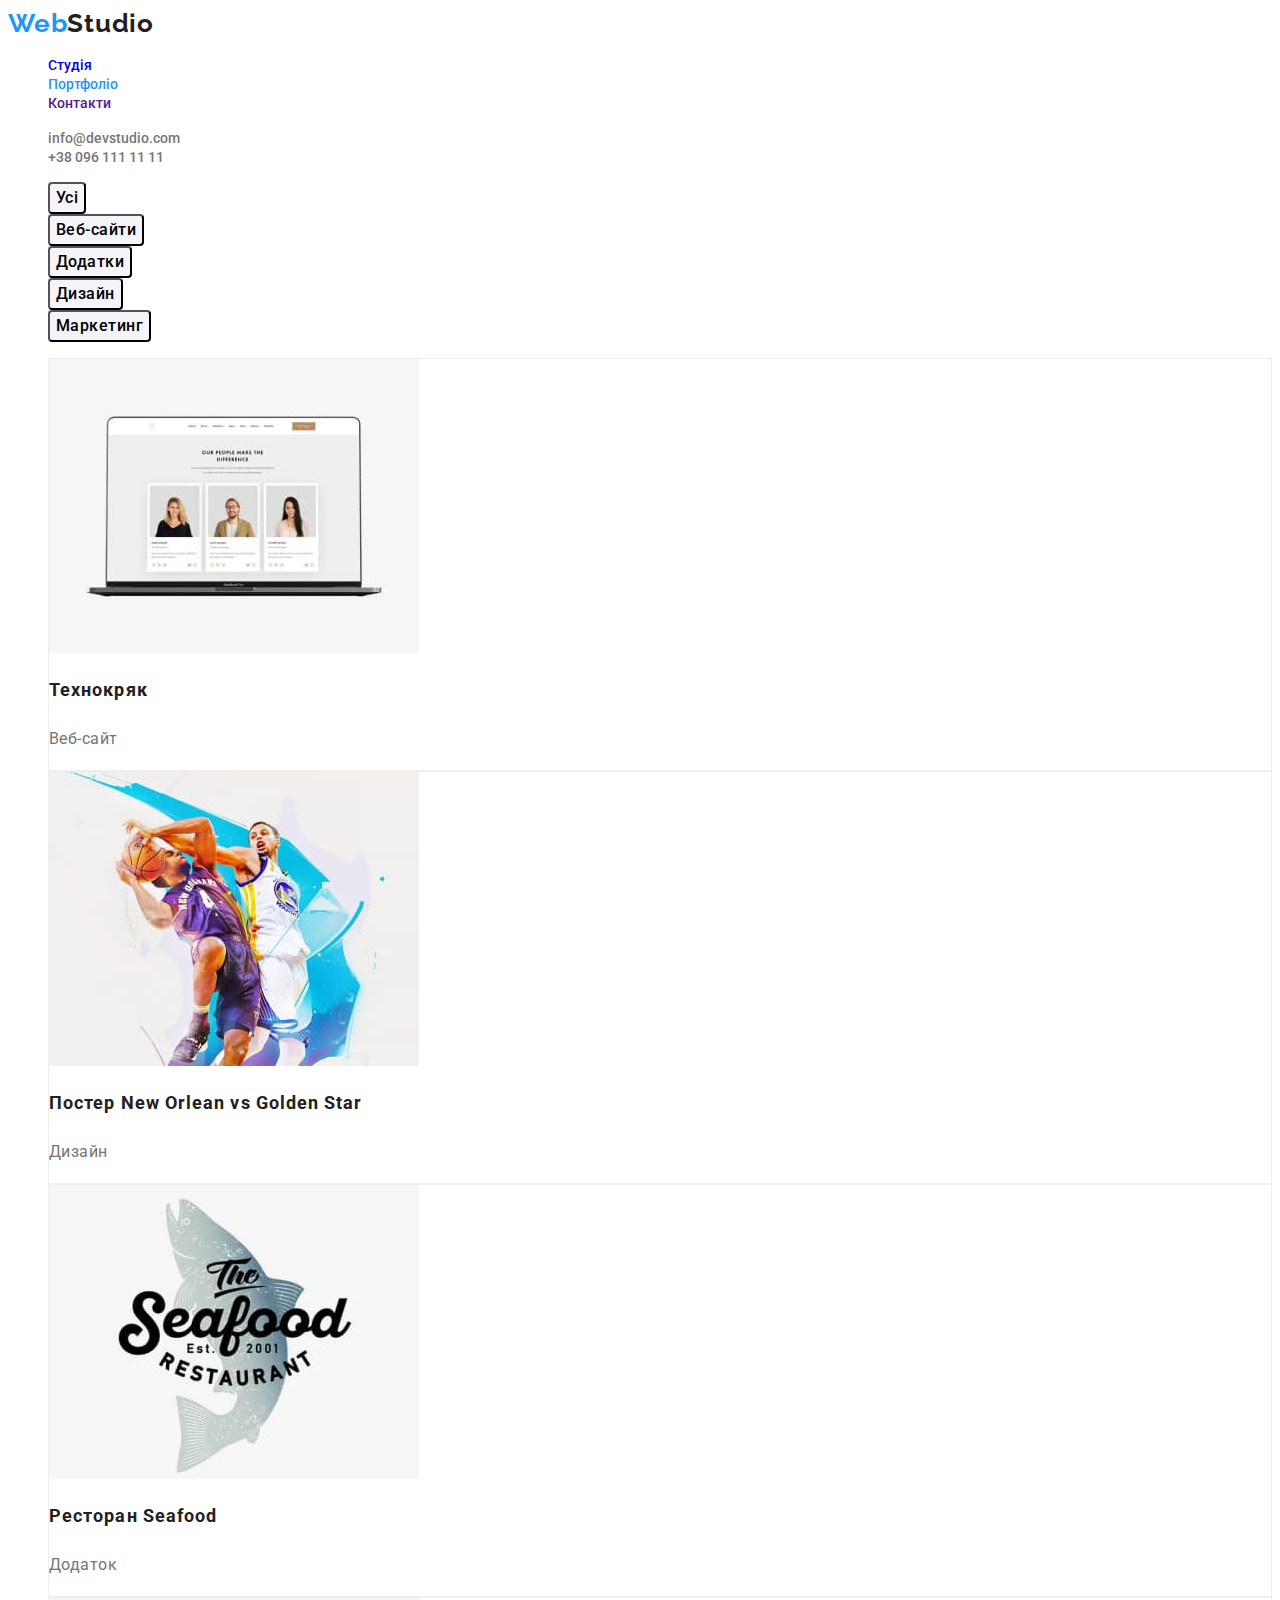
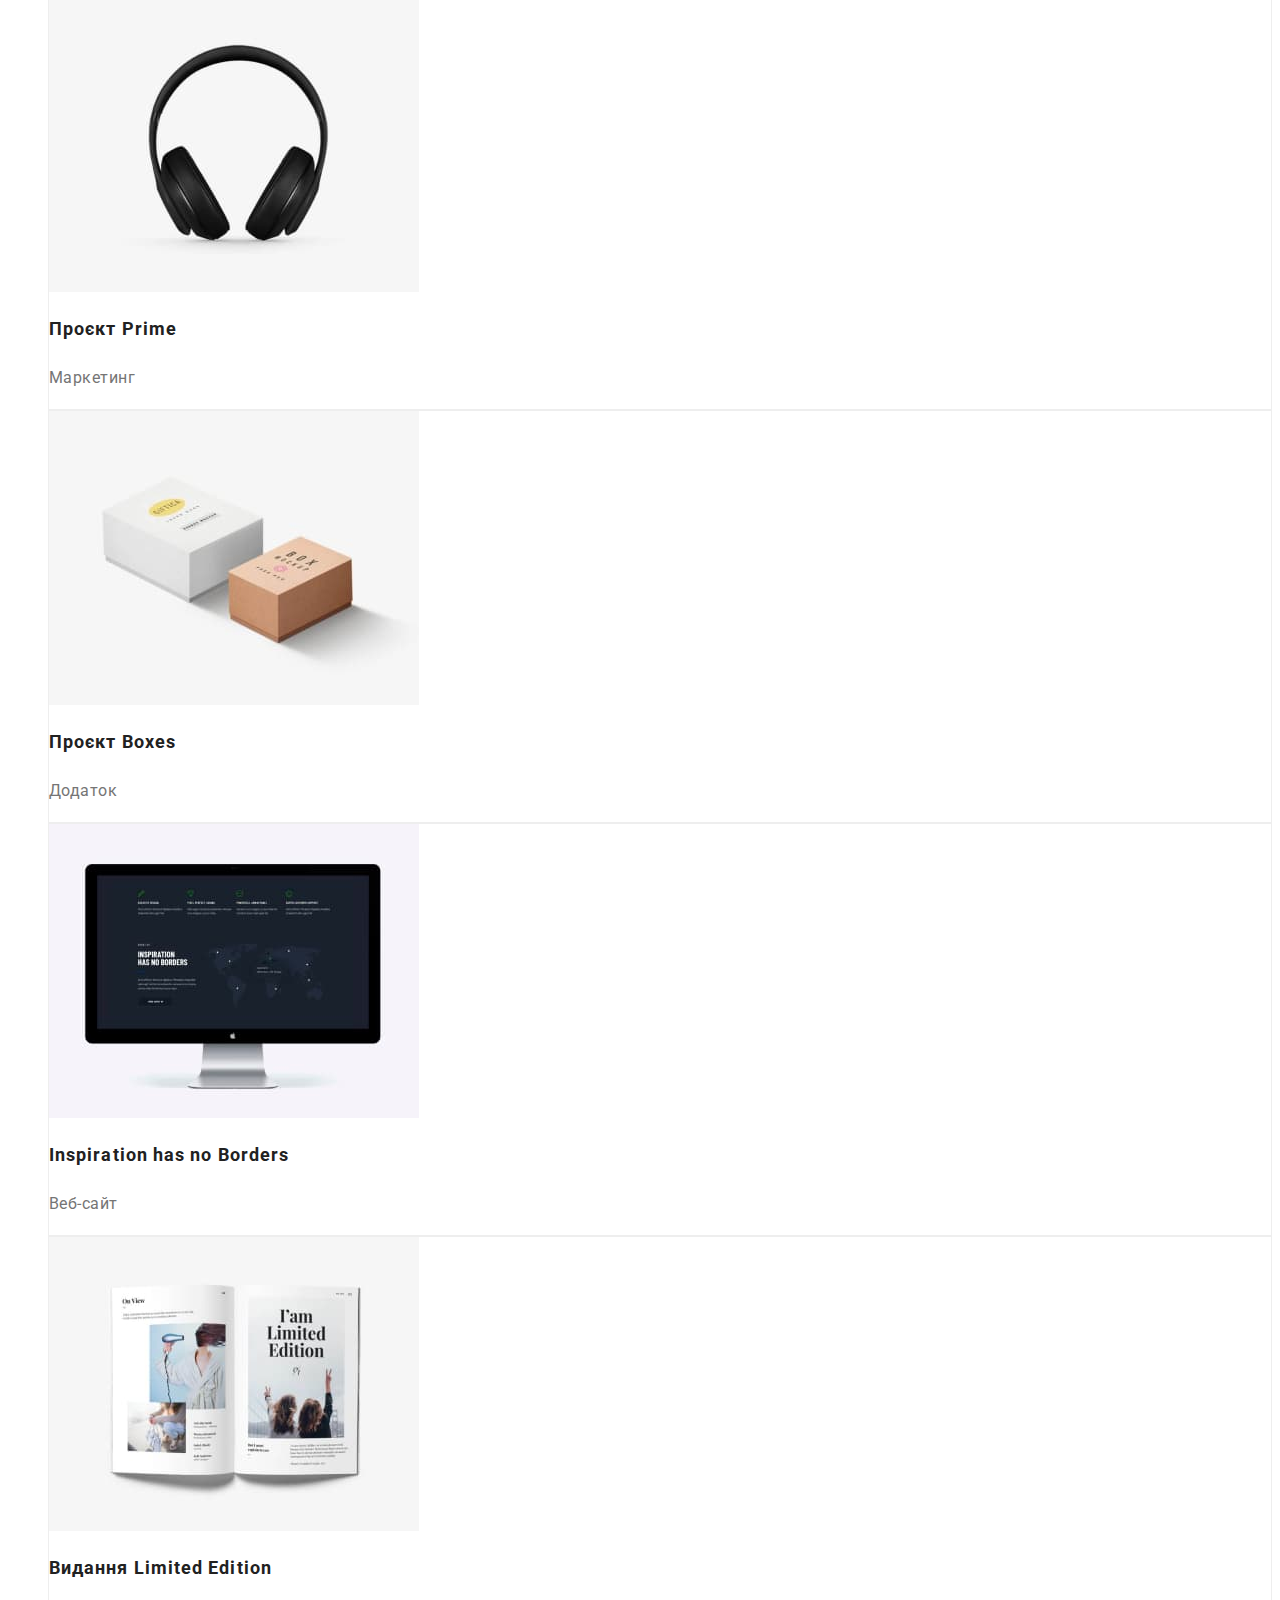
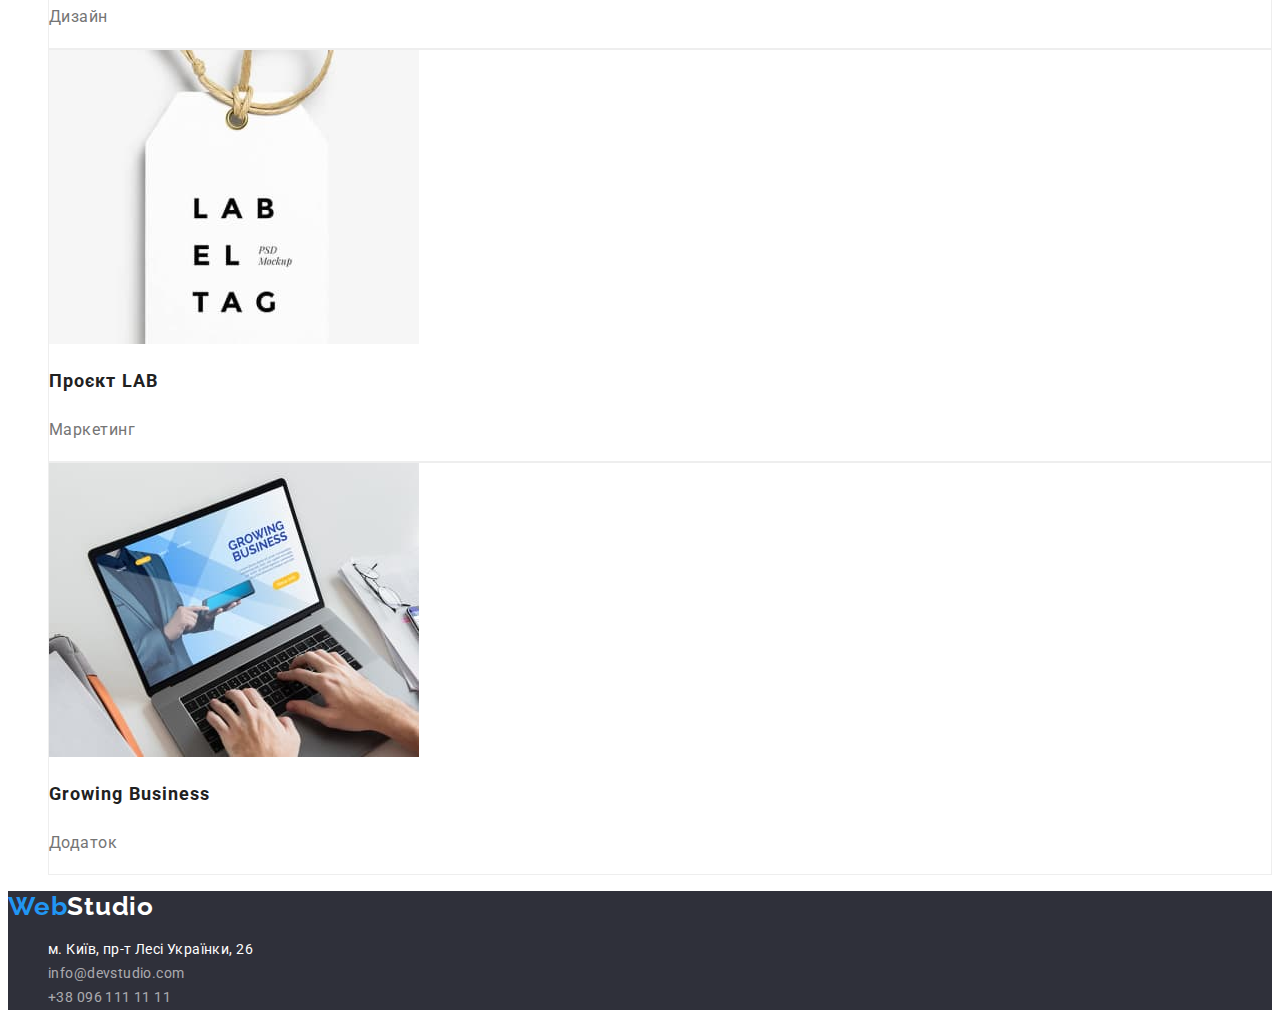
==== portfolio.html @ 3e216400 "Створено репозиторій 3 д/з. Зміненно назви класів" ====
<!DOCTYPE html>
<html lang="uk">
  <head>
    <meta charset="UTF-8" />
    <meta http-equiv="X-UA-Compatible" content="IE=edge" />
    <meta name="viewport" content="width=device-width, initial-scale=1.0" />
    <title>Portfolio</title>
    <!-- Завантаження таблиці стилів -->
    <link rel="stylesheet" href="./css/styles.css" />
    <!-- Завантаження шрифтів -->
    <link rel="preconnect" href="https://fonts.googleapis.com" />
    <link rel="preconnect" href="https://fonts.gstatic.com" crossorigin />
    <link
      href="https://fonts.googleapis.com/css2?family=Raleway:wght@700&family=Roboto:wght@400;500;700;900&display=swap"
      rel="stylesheet"
    />
  </head>
  <body>
    <header class="header">
      <nav class="nav">
        <a href="./index.html" class="logo">Web<span class="logo-header">Studio</span></a>
        <ul class="nav-list">
          <li class="nav-item">
            <a href="./index.html" class="nav-link">Студія</a>
          </li>
          <li class="nav-item">
            <a href="./portfolio.html" class="nav-link current">Портфоліо</a>
          </li>
          <li class="nav-item"><a href="" class="nav-link">Контакти</a></li>
        </ul>
      </nav>

      <ul class="contact-list">
        <li class="contact-item">
          <a href="mailto:info@devstudio.com" class="contact-link">info@devstudio.com</a>
        </li>
        <li class="contact-item">
          <a href="tel:+380961111111" class="contact-link">+38 096 111 11 11</a>
        </li>
      </ul>
    </header>

    <main>
      <section class="projects">
        <h1 class="project-caption visually-hidden">Приклади робіт нашої студії</h1>
        <!-- фільтер -->
        <ul class="filter-list">
          <li class="filter-item"><button type="button" class="filter-btn">Усі</button></li>
          <li class="filter-item"><button type="button" class="filter-btn">Веб-сайти</button></li>
          <li class="filter-item"><button type="button" class="filter-btn">Додатки</button></li>
          <li class="filter-item"><button type="button" class="filter-btn">Дизайн</button></li>
          <li class="filter-item"><button type="button" class="filter-btn">Маркетинг</button></li>
        </ul>
        <!-- Список проектів -->
        <ul class="projects-list">
          <li class="projects-item">
            <img
              class="projects-img"
              src="./images/portfolio/img1.jpg"
              alt="Технокряк, веб-сайт"
              width="370"
              height="294"
            />
            <h2 class="projects-title">Технокряк</h2>
            <p class="projects-subtitle">Веб-сайт</p>
          </li>
          <li class="projects-item">
            <img
              class="projects-img"
              src="./images/portfolio/img2.jpg"
              alt="Постер New Orlean vs Golden Star, дизайн"
              width="370"
              height="294"
            />
            <h2 class="projects-title">Постер New Orlean vs Golden Star</h2>
            <p class="projects-subtitle">Дизайн</p>
          </li>
          <li class="projects-item">
            <img
              class="projects-img"
              src="./images/portfolio/img3.jpg"
              alt="Ресторан Seafood, додаток"
              width="370"
              height="294"
            />
            <h2 class="projects-title">Ресторан Seafood</h2>
            <p class="projects-subtitle">Додаток</p>
          </li>
          <li class="projects-item">
            <img
              class="projects-img"
              src="./images/portfolio/img4.jpg"
              alt="Проєкт Prime, маркетинг"
              width="370"
              height="294"
            />
            <h2 class="projects-title">Проєкт Prime</h2>
            <p class="projects-subtitle">Маркетинг</p>
          </li>
          <li class="projects-item">
            <img
              class="projects-img"
              src="./images/portfolio/img5.jpg"
              alt="Проєкт Boxes, додаток"
              width="370"
              height="294"
            />
            <h2 class="projects-title">Проєкт Boxes</h2>
            <p class="projects-subtitle">Додаток</p>
          </li>
          <li class="projects-item">
            <img
              class="projects-img"
              src="./images/portfolio/img6.jpg"
              alt="Inspiration has no Borders, веб-сайт"
              width="370"
              height="294"
            />
            <h2 class="projects-title">Inspiration has no Borders</h2>
            <p class="projects-subtitle">Веб-сайт</p>
          </li>
          <li class="projects-item">
            <img
              class="projects-img"
              src="./images/portfolio/img7.jpg"
              alt="Видання Limited Edition, дизайн"
              width="370"
              height="294"
            />
            <h2 class="projects-title">Видання Limited Edition</h2>
            <p class="projects-subtitle">Дизайн</p>
          </li>
          <li class="projects-item">
            <img
              class="projects-img"
              src="./images/portfolio/img8.jpg"
              alt="Проєкт LAB, маркетинг"
              width="370"
              height="294"
            />
            <h2 class="projects-title">Проєкт LAB</h2>
            <p class="projects-subtitle">Маркетинг</p>
          </li>
          <li class="projects-item">
            <img
              class="projects-img"
              src="./images/portfolio/img9.jpg"
              alt="Growing Business, додаток"
              width="370"
              height="294"
            />
            <h2 class="projects-title">Growing Business</h2>
            <p class="projects-subtitle">Додаток</p>
          </li>
        </ul>
      </section>
    </main>

    <footer class="footer">
      <a href="./index.html" class="logo">Web<span class="logo-footer">Studio</span></a>
      <address class="address">
        <ul class="address-list">
          <li class="address-item">
            <a
              class="address-link map"
              href="https://goo.gl/maps/CPtrU1FHBa2aNyZL9"
              target="_blank"
              rel="noopener noreferrer nofollow"
              >м. Київ, пр-т Лесі Українки, 26</a
            >
          </li>
          <li class="address-item">
            <a href="mailto:info@devstudio.com" class="address-link">info@devstudio.com</a>
          </li>
          <li class="address-item">
            <a href="tel:+380961111111" class="address-link">+38 096 111 11 11</a>
          </li>
        </ul>
      </address>
    </footer>
  </body>
</html>
---- css/styles.css ----
:root {
   --logo-color: #2196f3;
   --logo-second-color: #212121;
   --logo-third-color: #ffffff;

   --main-color: #212121;
   --main-second-color: #757575;
   --main-third-color: #ffffff;
   --link-footer-color: rgba(255, 255, 255, 0.6);

   --base-background: #ffffff;
   --hero-background: #2f303a;
   --team-background: #f5f4fa;
   --footer-background: #2f303a;

   --button-hero-background: #2196f3;
   --button-background: #f5f4fa;

   --action-color: #2196f3;
   --action-second-color: #ffffff;
   --action-button-background: #2196f3;
   --action-button-second-background: #188ce8;

   --border-color: #eeeeee;

   /* ========= Приклад від ментора ==================== */
   /* --main-dark-color: #212121;
   --main-light-color: #ffffff;
   --main-text-color: #757575;
   --accent-color: #2196f3;
   --accent-secondary-color: ; */
}
ul {
   list-style: none;
}

body {
   font-family: "Roboto", sans-serif;
   color: var(--main-color);
   background-color: var(--base-background);
}

/* Секція "header" */
.logo {
   font-family: "Raleway", sans-serif;
   font-weight: 700;
   font-size: 26px;
   line-height: 1.19;
   letter-spacing: 0.03em;
   text-decoration: none;
   color: var(--logo-color);
}
.logo .logo-header {
   color: var(--logo-second-color);
}
.nav-link,
.contact-link {
   font-weight: 500;
   font-size: 14px;
   line-height: 1.14;
   text-decoration: none;
}
.contact-link {
   color: var(--main-second-color);
   text-decoration: none;
}
.nav-link:hover,
.nav-link:focus,
.contact-link:hover,
.contact-link:focus {
   color: var(--action-color);
}
.current {
   color: var(--action-color);
}

/* Секція "hero" */
.hero {
   background-color: var(--hero-background);
}
.hero-caption {
   font-weight: 900;
   font-size: 44px;
   line-height: 1.36;
   text-align: center;
   letter-spacing: 0.06em;
   text-transform: uppercase;
   color: var(--main-third-color);
}
.hero-btn {
   font-family: inherit;
   font-weight: 700;
   font-size: 16px;
   line-height: 1.88;
   text-align: center;
   letter-spacing: 0.06em;
   color: var(--main-third-color);
   cursor: pointer;

   background: var(--button-hero-background);
   box-shadow: 0px 4px 4px rgba(0, 0, 0, 0.15);
   border-radius: 4px;
}
.hero-btn:hover,
.hero-btn:focus {
   background: var(--action-button-second-background);
   box-shadow: 0px 4px 4px rgba(0, 0, 0, 0.15);
   border-radius: 4px;
}

/* Секція "feature", Особливості */
/* .visually-hidden прибирає заголовок h2 - "Особливості" */
.visually-hidden {
   position: absolute;
   white-space: nowrap;
   width: 1px;
   height: 1px;
   overflow: hidden;
   border: 0;
   padding: 0;
   clip: rect(0 0 0 0);
   clip-path: inset(50%);
   margin: -1px;
}

.features-title {
   font-weight: 700;
   font-size: 14px;
   line-height: 1.14;
   letter-spacing: 0.03em;
   text-transform: uppercase;
}
.features-subtitle {
   font-weight: 400;
   font-size: 14px;
   line-height: 1.71;
   letter-spacing: 0.03em;
   color: var(--main-second-color);
}

/* Секція "product. Чим ми займаємося*/
.product-caption {
   font-weight: 700;
   font-size: 36px;
   line-height: 1.17;
   text-align: center;
   letter-spacing: 0.03em;
}

/* Секція "team", Наша команда */
.team {
   background-color: var(--team-background);
}
.team-caption {
   font-weight: 700;
   font-size: 36px;
   line-height: 1.17;
   text-align: center;
   letter-spacing: 0.03em;
}
.team-item {
   background-color: var(--base-background);
}
.team-title,
.team-subtitle {
   font-weight: 500;
   font-size: 16px;
   line-height: 1.88;
   text-align: center;
   letter-spacing: 0.03em;
}
.team-subtitle {
   font-weight: 400;
   color: var(--main-second-color);
}

/* Секція "footer" */
.footer {
   background-color: var(--footer-background);
}
.logo .logo-footer {
   color: var(--logo-third-color);
}
.address-link {
   font-style: normal;
   font-weight: 400;
   font-size: 14px;
   line-height: 1.71;
   letter-spacing: 0.03em;
   color: var(--link-footer-color);
   text-decoration: none;
}
.address-link.map {
   color: var(--main-third-color);
}
.address-link:hover,
.address-link:focus {
   color: var(--action-color);
}

/* ----------------   Сторінка " Портфоліо (2-га сторінка)   ----------- "  */
/* фільтер */
.filter-btn {
   font-family: inherit;
   font-weight: 500;
   font-size: 16px;
   line-height: 1.63;
   text-align: center;
   letter-spacing: 0.03em;
   cursor: pointer;

   background-color: var(--button-background);
   border-radius: 4px;
}
.filter-btn:hover,
.filter-btn:focus {
   color: var(--action-second-color);
   background-color: var(--action-button-background);
   box-shadow: 0px 3px 1px rgba(0, 0, 0, 0.1), 0px 1px 2px rgba(0, 0, 0, 0.08), 0px 2px 2px rgba(0, 0, 0, 0.12);
   border-radius: 4px;
}
/* Список проектів */
.projects-item {
   background: var();
   border: 1px solid var(--border-color);
}
.projects-title {
   font-weight: 700;
   font-size: 18px;
   line-height: 2;
   letter-spacing: 0.06em;
}
.projects-subtitle {
   font-weight: 400;
   font-size: 16px;
   line-height: 1.88;
   letter-spacing: 0.03em;
   color: var(--main-second-color);
}
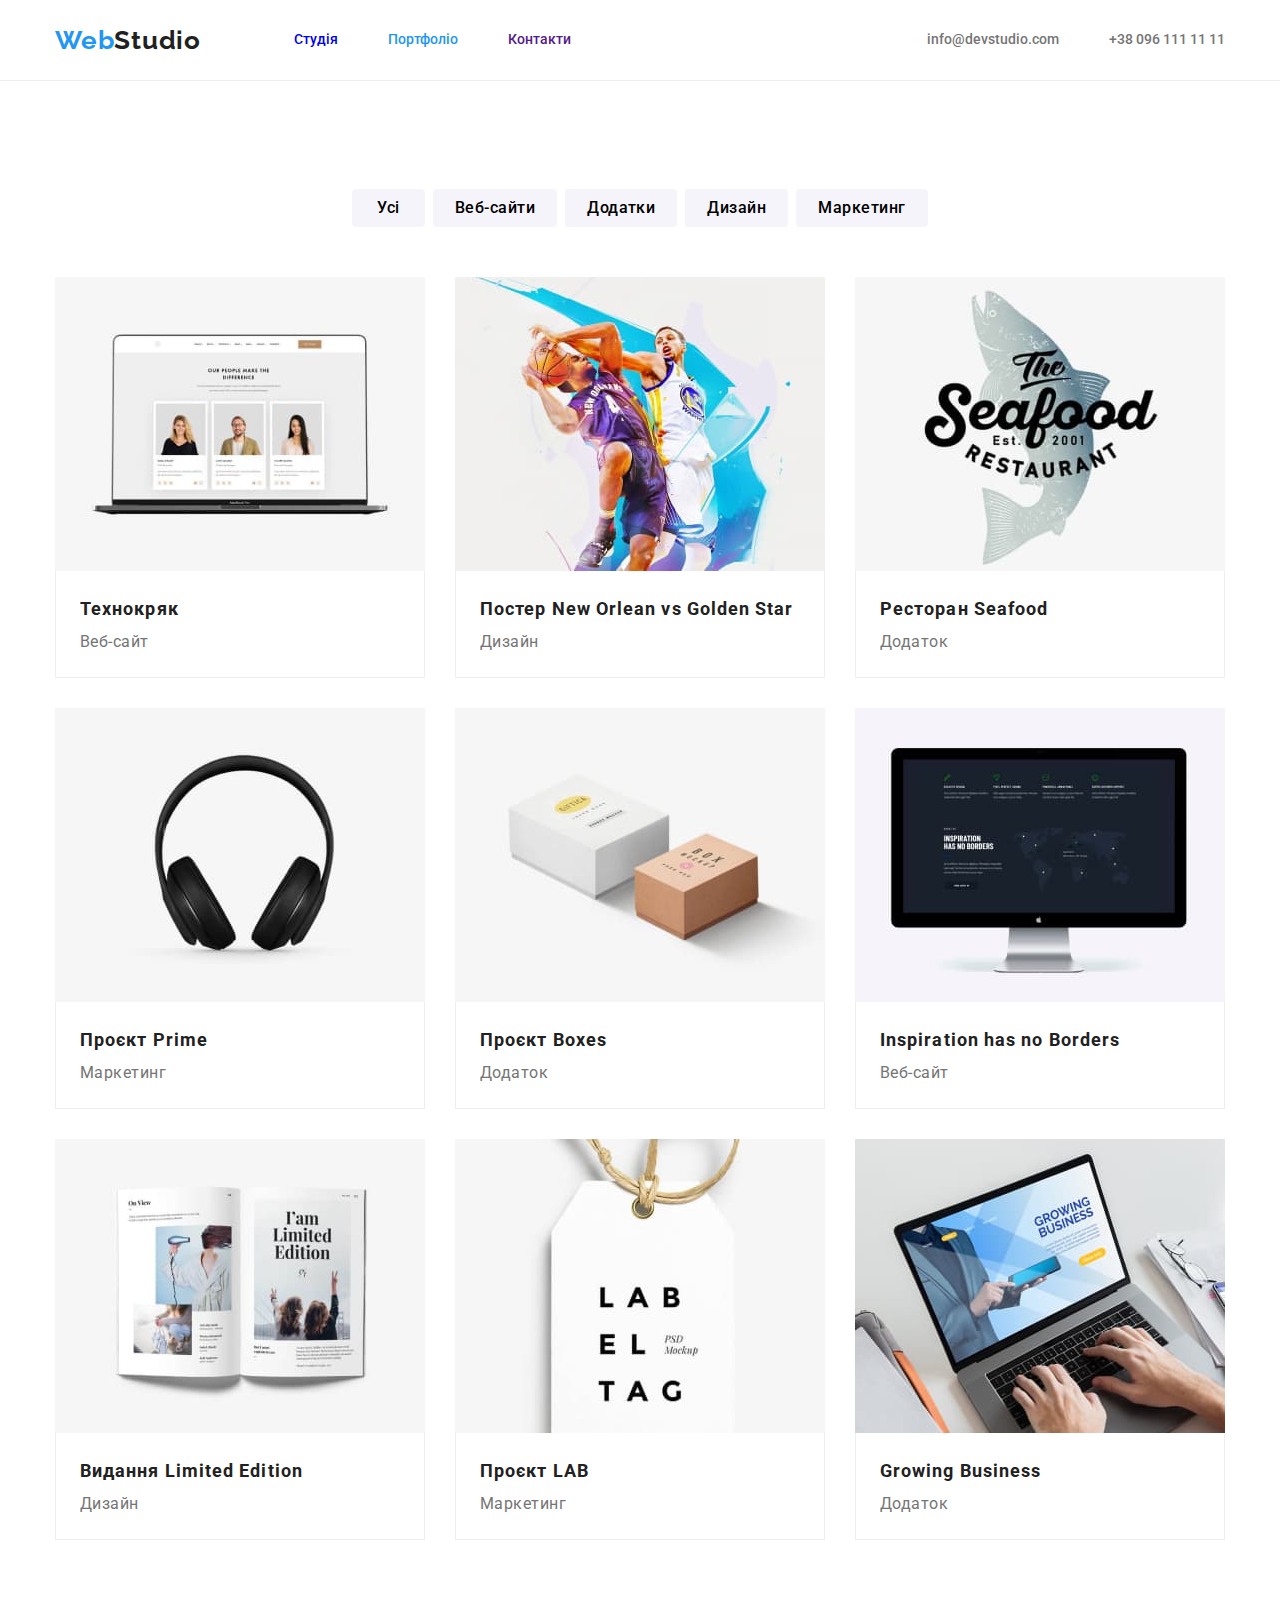
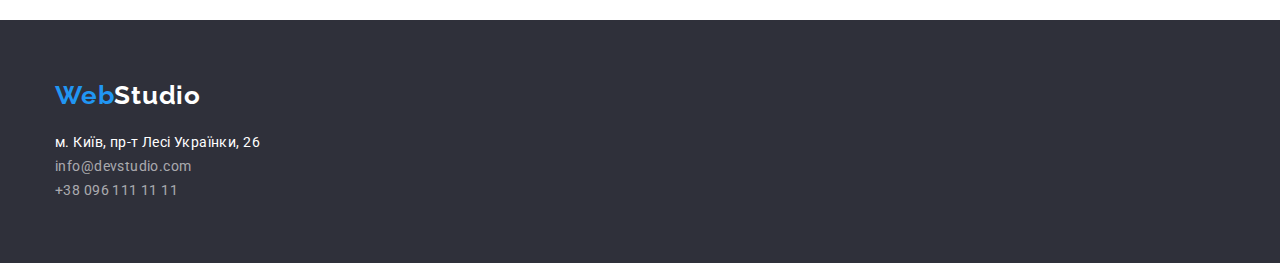
==== commit 914e2c0e: "Флекси доробив" ====
--- a/portfolio.html
+++ b/portfolio.html
@@ -5,8 +5,6 @@
     <meta http-equiv="X-UA-Compatible" content="IE=edge" />
     <meta name="viewport" content="width=device-width, initial-scale=1.0" />
     <title>Portfolio</title>
-    <!-- Завантаження таблиці стилів -->
-    <link rel="stylesheet" href="./css/styles.css" />
     <!-- Завантаження шрифтів -->
     <link rel="preconnect" href="https://fonts.googleapis.com" />
     <link rel="preconnect" href="https://fonts.gstatic.com" crossorigin />
@@ -14,169 +12,202 @@
       href="https://fonts.googleapis.com/css2?family=Raleway:wght@700&family=Roboto:wght@400;500;700;900&display=swap"
       rel="stylesheet"
     />
+    <!-- нормализація стилів для роботи сторінок сайту на різних браузерах -->
+    <link
+      rel="stylesheet"
+      href="https://cdnjs.cloudflare.com/ajax/libs/modern-normalize/1.1.0/modern-normalize.min.css"
+    />
+    <!-- Завантаження таблиці стилів -->
+    <link rel="stylesheet" href="./css/styles.css" />
   </head>
   <body>
-    <header class="header">
-      <nav class="nav">
-        <a href="./index.html" class="logo">Web<span class="logo-header">Studio</span></a>
-        <ul class="nav-list">
-          <li class="nav-item">
-            <a href="./index.html" class="nav-link">Студія</a>
+    <header class="header header-portfolio">
+      <div class="container container-flex">
+        <nav class="nav">
+          <a href="./index.html" class="logo">Web<span class="logo-header">Studio</span></a>
+          <ul class="nav-list">
+            <li class="nav-item">
+              <a href="./index.html" class="nav-link">Студія</a>
+            </li>
+            <li class="nav-item">
+              <a href="./portfolio.html" class="nav-link current">Портфоліо</a>
+            </li>
+            <li class="nav-item"><a href="" class="nav-link">Контакти</a></li>
+          </ul>
+        </nav>
+
+        <ul class="contact-list">
+          <li class="contact-item">
+            <a href="mailto:info@devstudio.com" class="contact-link">info@devstudio.com</a>
           </li>
-          <li class="nav-item">
-            <a href="./portfolio.html" class="nav-link current">Портфоліо</a>
+          <li class="contact-item">
+            <a href="tel:+380961111111" class="contact-link">+38 096 111 11 11</a>
           </li>
-          <li class="nav-item"><a href="" class="nav-link">Контакти</a></li>
         </ul>
-      </nav>
-
-      <ul class="contact-list">
-        <li class="contact-item">
-          <a href="mailto:info@devstudio.com" class="contact-link">info@devstudio.com</a>
-        </li>
-        <li class="contact-item">
-          <a href="tel:+380961111111" class="contact-link">+38 096 111 11 11</a>
-        </li>
-      </ul>
+      </div>
     </header>
 
     <main>
       <section class="projects">
-        <h1 class="project-caption visually-hidden">Приклади робіт нашої студії</h1>
-        <!-- фільтер -->
-        <ul class="filter-list">
-          <li class="filter-item"><button type="button" class="filter-btn">Усі</button></li>
-          <li class="filter-item"><button type="button" class="filter-btn">Веб-сайти</button></li>
-          <li class="filter-item"><button type="button" class="filter-btn">Додатки</button></li>
-          <li class="filter-item"><button type="button" class="filter-btn">Дизайн</button></li>
-          <li class="filter-item"><button type="button" class="filter-btn">Маркетинг</button></li>
-        </ul>
-        <!-- Список проектів -->
-        <ul class="projects-list">
-          <li class="projects-item">
-            <img
-              class="projects-img"
-              src="./images/portfolio/img1.jpg"
-              alt="Технокряк, веб-сайт"
-              width="370"
-              height="294"
-            />
-            <h2 class="projects-title">Технокряк</h2>
-            <p class="projects-subtitle">Веб-сайт</p>
-          </li>
-          <li class="projects-item">
-            <img
-              class="projects-img"
-              src="./images/portfolio/img2.jpg"
-              alt="Постер New Orlean vs Golden Star, дизайн"
-              width="370"
-              height="294"
-            />
-            <h2 class="projects-title">Постер New Orlean vs Golden Star</h2>
-            <p class="projects-subtitle">Дизайн</p>
-          </li>
-          <li class="projects-item">
-            <img
-              class="projects-img"
-              src="./images/portfolio/img3.jpg"
-              alt="Ресторан Seafood, додаток"
-              width="370"
-              height="294"
-            />
-            <h2 class="projects-title">Ресторан Seafood</h2>
-            <p class="projects-subtitle">Додаток</p>
-          </li>
-          <li class="projects-item">
-            <img
-              class="projects-img"
-              src="./images/portfolio/img4.jpg"
-              alt="Проєкт Prime, маркетинг"
-              width="370"
-              height="294"
-            />
-            <h2 class="projects-title">Проєкт Prime</h2>
-            <p class="projects-subtitle">Маркетинг</p>
-          </li>
-          <li class="projects-item">
-            <img
-              class="projects-img"
-              src="./images/portfolio/img5.jpg"
-              alt="Проєкт Boxes, додаток"
-              width="370"
-              height="294"
-            />
-            <h2 class="projects-title">Проєкт Boxes</h2>
-            <p class="projects-subtitle">Додаток</p>
-          </li>
-          <li class="projects-item">
-            <img
-              class="projects-img"
-              src="./images/portfolio/img6.jpg"
-              alt="Inspiration has no Borders, веб-сайт"
-              width="370"
-              height="294"
-            />
-            <h2 class="projects-title">Inspiration has no Borders</h2>
-            <p class="projects-subtitle">Веб-сайт</p>
-          </li>
-          <li class="projects-item">
-            <img
-              class="projects-img"
-              src="./images/portfolio/img7.jpg"
-              alt="Видання Limited Edition, дизайн"
-              width="370"
-              height="294"
-            />
-            <h2 class="projects-title">Видання Limited Edition</h2>
-            <p class="projects-subtitle">Дизайн</p>
-          </li>
-          <li class="projects-item">
-            <img
-              class="projects-img"
-              src="./images/portfolio/img8.jpg"
-              alt="Проєкт LAB, маркетинг"
-              width="370"
-              height="294"
-            />
-            <h2 class="projects-title">Проєкт LAB</h2>
-            <p class="projects-subtitle">Маркетинг</p>
-          </li>
-          <li class="projects-item">
-            <img
-              class="projects-img"
-              src="./images/portfolio/img9.jpg"
-              alt="Growing Business, додаток"
-              width="370"
-              height="294"
-            />
-            <h2 class="projects-title">Growing Business</h2>
-            <p class="projects-subtitle">Додаток</p>
-          </li>
-        </ul>
+        <div class="container">
+          <h1 class="project-caption visually-hidden">Приклади робіт нашої студії</h1>
+          <!-- фільтер -->
+          <ul class="filter-list">
+            <li class="filter-item"><button type="button" class="filter-btn first">Усі</button></li>
+            <li class="filter-item"><button type="button" class="filter-btn">Веб-сайти</button></li>
+            <li class="filter-item"><button type="button" class="filter-btn">Додатки</button></li>
+            <li class="filter-item"><button type="button" class="filter-btn">Дизайн</button></li>
+            <li class="filter-item"><button type="button" class="filter-btn">Маркетинг</button></li>
+          </ul>
+          <!-- Список проектів -->
+          <ul class="projects-list">
+            <li class="projects-item">
+              <img
+                class="projects-img"
+                src="./images/portfolio/img1.jpg"
+                alt="Технокряк, веб-сайт"
+                width="370"
+                height="294"
+              />
+              <div class="projects-title-subtitle">
+                <h2 class="projects-title">Технокряк</h2>
+                <p class="projects-subtitle">Веб-сайт</p>
+              </div>
+            </li>
+            <li class="projects-item">
+              <img
+                class="projects-img"
+                src="./images/portfolio/img2.jpg"
+                alt="Постер New Orlean vs Golden Star, дизайн"
+                width="370"
+                height="294"
+              />
+              <div class="projects-title-subtitle">
+                <h2 class="projects-title">Постер New Orlean vs Golden Star</h2>
+                <p class="projects-subtitle">Дизайн</p>
+              </div>
+            </li>
+            <li class="projects-item">
+              <img
+                class="projects-img"
+                src="./images/portfolio/img3.jpg"
+                alt="Ресторан Seafood, додаток"
+                width="370"
+                height="294"
+              />
+              <div class="projects-title-subtitle">
+                <h2 class="projects-title">Ресторан Seafood</h2>
+                <p class="projects-subtitle">Додаток</p>
+              </div>
+            </li>
+            <li class="projects-item">
+              <img
+                class="projects-img"
+                src="./images/portfolio/img4.jpg"
+                alt="Проєкт Prime, маркетинг"
+                width="370"
+                height="294"
+              />
+              <div class="projects-title-subtitle">
+                <h2 class="projects-title">Проєкт Prime</h2>
+                <p class="projects-subtitle">Маркетинг</p>
+              </div>
+            </li>
+            <li class="projects-item">
+              <img
+                class="projects-img"
+                src="./images/portfolio/img5.jpg"
+                alt="Проєкт Boxes, додаток"
+                width="370"
+                height="294"
+              />
+              <div class="projects-title-subtitle">
+                <h2 class="projects-title">Проєкт Boxes</h2>
+                <p class="projects-subtitle">Додаток</p>
+              </div>
+            </li>
+            <li class="projects-item">
+              <img
+                class="projects-img"
+                src="./images/portfolio/img6.jpg"
+                alt="Inspiration has no Borders, веб-сайт"
+                width="370"
+                height="294"
+              />
+              <div class="projects-title-subtitle">
+                <h2 class="projects-title">Inspiration has no Borders</h2>
+                <p class="projects-subtitle">Веб-сайт</p>
+              </div>
+            </li>
+            <li class="projects-item">
+              <img
+                class="projects-img"
+                src="./images/portfolio/img7.jpg"
+                alt="Видання Limited Edition, дизайн"
+                width="370"
+                height="294"
+              />
+              <div class="projects-title-subtitle">
+                <h2 class="projects-title">Видання Limited Edition</h2>
+                <p class="projects-subtitle">Дизайн</p>
+              </div>
+            </li>
+            <li class="projects-item">
+              <img
+                class="projects-img"
+                src="./images/portfolio/img8.jpg"
+                alt="Проєкт LAB, маркетинг"
+                width="370"
+                height="294"
+              />
+              <div class="projects-title-subtitle">
+                <h2 class="projects-title">Проєкт LAB</h2>
+                <p class="projects-subtitle">Маркетинг</p>
+              </div>
+            </li>
+            <li class="projects-item">
+              <img
+                class="projects-img"
+                src="./images/portfolio/img9.jpg"
+                alt="Growing Business, додаток"
+                width="370"
+                height="294"
+              />
+              <div class="projects-title-subtitle">
+                <h2 class="projects-title">Growing Business</h2>
+                <p class="projects-subtitle">Додаток</p>
+              </div>
+            </li>
+          </ul>
+        </div>
       </section>
     </main>
 
     <footer class="footer">
-      <a href="./index.html" class="logo">Web<span class="logo-footer">Studio</span></a>
-      <address class="address">
-        <ul class="address-list">
-          <li class="address-item">
-            <a
-              class="address-link map"
-              href="https://goo.gl/maps/CPtrU1FHBa2aNyZL9"
-              target="_blank"
-              rel="noopener noreferrer nofollow"
-              >м. Київ, пр-т Лесі Українки, 26</a
-            >
-          </li>
-          <li class="address-item">
-            <a href="mailto:info@devstudio.com" class="address-link">info@devstudio.com</a>
-          </li>
-          <li class="address-item">
-            <a href="tel:+380961111111" class="address-link">+38 096 111 11 11</a>
-          </li>
-        </ul>
-      </address>
+      <div class="container">
+        <a href="./index.html" class="logo logo-bottom"
+          >Web<span class="logo-footer">Studio</span></a
+        >
+        <address class="address">
+          <ul class="address-list">
+            <li class="address-item">
+              <a
+                class="address-link map"
+                href="https://goo.gl/maps/CPtrU1FHBa2aNyZL9"
+                target="_blank"
+                rel="noopener noreferrer nofollow"
+                >м. Київ, пр-т Лесі Українки, 26</a
+              >
+            </li>
+            <li class="address-item">
+              <a href="mailto:info@devstudio.com" class="address-link">info@devstudio.com</a>
+            </li>
+            <li class="address-item">
+              <a href="tel:+380961111111" class="address-link">+38 096 111 11 11</a>
+            </li>
+          </ul>
+        </address>
+      </div>
     </footer>
   </body>
 </html>
--- a/css/styles.css
+++ b/css/styles.css
@@ -22,16 +22,6 @@
    --action-button-second-background: #188ce8;
 
    --border-color: #eeeeee;
-
-   /* ========= Приклад від ментора ==================== */
-   /* --main-dark-color: #212121;
-   --main-light-color: #ffffff;
-   --main-text-color: #757575;
-   --accent-color: #2196f3;
-   --accent-secondary-color: ; */
-}
-ul {
-   list-style: none;
 }
 
 body {
@@ -40,8 +30,42 @@
    background-color: var(--base-background);
 }
 
+ul {
+   list-style: none;
+   padding: 0;
+   margin: 0;
+}
+
+h1,
+h2,
+h3,
+h4,
+h5,
+h6 {
+   margin: 0;
+}
+
+p {
+   margin: 0;
+}
+
+img {
+   display: block;
+   max-width: 100%;
+   height: auto;
+}
+
+.container {
+   width: 1200px;
+   margin: 0 auto;
+   padding: 0 15px;
+   /* outline: 1px solid tomato; */
+}
+
 /* Секція "header" */
 .logo {
+   margin-right: 93px;
+
    font-family: "Raleway", sans-serif;
    font-weight: 700;
    font-size: 26px;
@@ -55,6 +79,10 @@
 }
 .nav-link,
 .contact-link {
+   display: block;
+   padding-top: 32px;
+   padding-bottom: 32px;
+
    font-weight: 500;
    font-size: 14px;
    line-height: 1.14;
@@ -62,7 +90,6 @@
 }
 .contact-link {
    color: var(--main-second-color);
-   text-decoration: none;
 }
 .nav-link:hover,
 .nav-link:focus,
@@ -73,21 +100,45 @@
 .current {
    color: var(--action-color);
 }
+.container-flex {
+   display: flex;
+   align-items: center;
+}
+.nav {
+   display: flex;
+   align-items: center;
+}
+.nav-list {
+   display: flex;
+}
+.contact-list {
+   display: flex;
+   margin-left: auto;
+}
+.nav-item:not(:last-child),
+.contact-item:not(:last-child) {
+   margin-right: 50px;
+}
 
 /* Секція "hero" */
 .hero {
    background-color: var(--hero-background);
+   text-align: center;
+   padding: 200px 0px;
 }
 .hero-caption {
+   margin-bottom: 30px;
+
    font-weight: 900;
    font-size: 44px;
    line-height: 1.36;
-   text-align: center;
    letter-spacing: 0.06em;
    text-transform: uppercase;
    color: var(--main-third-color);
 }
 .hero-btn {
+   padding: 10px 32px;
+   border: none;
    font-family: inherit;
    font-weight: 700;
    font-size: 16px;
@@ -109,6 +160,7 @@
 }
 
 /* Секція "feature", Особливості */
+
 /* .visually-hidden прибирає заголовок h2 - "Особливості" */
 .visually-hidden {
    position: absolute;
@@ -122,7 +174,18 @@
    clip-path: inset(50%);
    margin: -1px;
 }
-
+.features {
+   padding: 94px 0px;
+}
+.features-list {
+   display: flex;
+}
+.features-item {
+   width: calc((100%-90px) / 4);
+}
+.features-item:not(:last-child) {
+   margin-right: 30px;
+}
 .features-title {
    font-weight: 700;
    font-size: 14px;
@@ -139,28 +202,50 @@
 }
 
 /* Секція "product. Чим ми займаємося*/
+.product {
+   padding-bottom: 94px;
+}
 .product-caption {
+   margin-bottom: 50px;
+
    font-weight: 700;
    font-size: 36px;
    line-height: 1.17;
    text-align: center;
    letter-spacing: 0.03em;
 }
-
+.product-list {
+   display: flex;
+}
+.product-item:not(:last-child) {
+   margin-right: 30px;
+}
 /* Секція "team", Наша команда */
 .team {
+   padding: 94px 0px;
+
    background-color: var(--team-background);
 }
 .team-caption {
+   margin-bottom: 50px;
+
    font-weight: 700;
    font-size: 36px;
    line-height: 1.17;
    text-align: center;
    letter-spacing: 0.03em;
 }
+.team-list {
+   display: flex;
+   justify-content: space-between;
+}
 .team-item {
    background-color: var(--base-background);
-}
+
+   box-shadow: 0px 1px 3px rgba(0, 0, 0, 0.12), 0px 1px 1px rgba(0, 0, 0, 0.14), 0px 2px 1px rgba(0, 0, 0, 0.2);
+   border-radius: 0px 0px 4px 4px;
+}
+
 .team-title,
 .team-subtitle {
    font-weight: 500;
@@ -169,6 +254,14 @@
    text-align: center;
    letter-spacing: 0.03em;
 }
+.team-img {
+}
+
+.team-title {
+}
+.team-title-subtitle {
+   padding: 30px 0px;
+}
 .team-subtitle {
    font-weight: 400;
    color: var(--main-second-color);
@@ -176,9 +269,15 @@
 
 /* Секція "footer" */
 .footer {
+   padding: 60px 0px;
+
    background-color: var(--footer-background);
 }
-.logo .logo-footer {
+.logo-bottom {
+   display: block;
+   margin-bottom: 20px;
+}
+.logo-footer {
    color: var(--logo-third-color);
 }
 .address-link {
@@ -199,8 +298,27 @@
 }
 
 /* ----------------   Сторінка " Портфоліо (2-га сторінка)   ----------- "  */
+.header-portfolio {
+   border-bottom: 1px solid #ececec;
+}
+
+.projects {
+   padding-top: 108px;
+   padding-bottom: 80px;
+}
 /* фільтер */
+.filter-list {
+   display: flex;
+   justify-content: center;
+
+   margin-bottom: 50px;
+}
+.filter-item:not(:last-child) {
+   margin-right: 8px;
+}
 .filter-btn {
+   padding: 6px 22px;
+
    font-family: inherit;
    font-weight: 500;
    font-size: 16px;
@@ -211,6 +329,10 @@
 
    background-color: var(--button-background);
    border-radius: 4px;
+   border: none;
+}
+.filter-btn.first {
+   padding: 6px 25px;
 }
 .filter-btn:hover,
 .filter-btn:focus {
@@ -220,9 +342,25 @@
    border-radius: 4px;
 }
 /* Список проектів */
+.projects-list {
+   display: flex;
+   flex-wrap: wrap;
+}
 .projects-item {
-   background: var();
-   border: 1px solid var(--border-color);
+   background: var(--base-background);
+}
+.projects-item:not(:nth-child(3n)) {
+   margin-right: 30px;
+}
+.projects-item:not(:nth-last-child(-n + 3)) {
+   margin-bottom: 30px;
+}
+.projects-title-subtitle {
+   padding: 20px 24px;
+
+   border-right: 1px solid var(--border-color);
+   border-bottom: 1px solid var(--border-color);
+   border-left: 1px solid var(--border-color);
 }
 .projects-title {
    font-weight: 700;
@@ -237,3 +375,5 @@
    letter-spacing: 0.03em;
    color: var(--main-second-color);
 }
+
+/* ------------Д.з. № 3---------- */
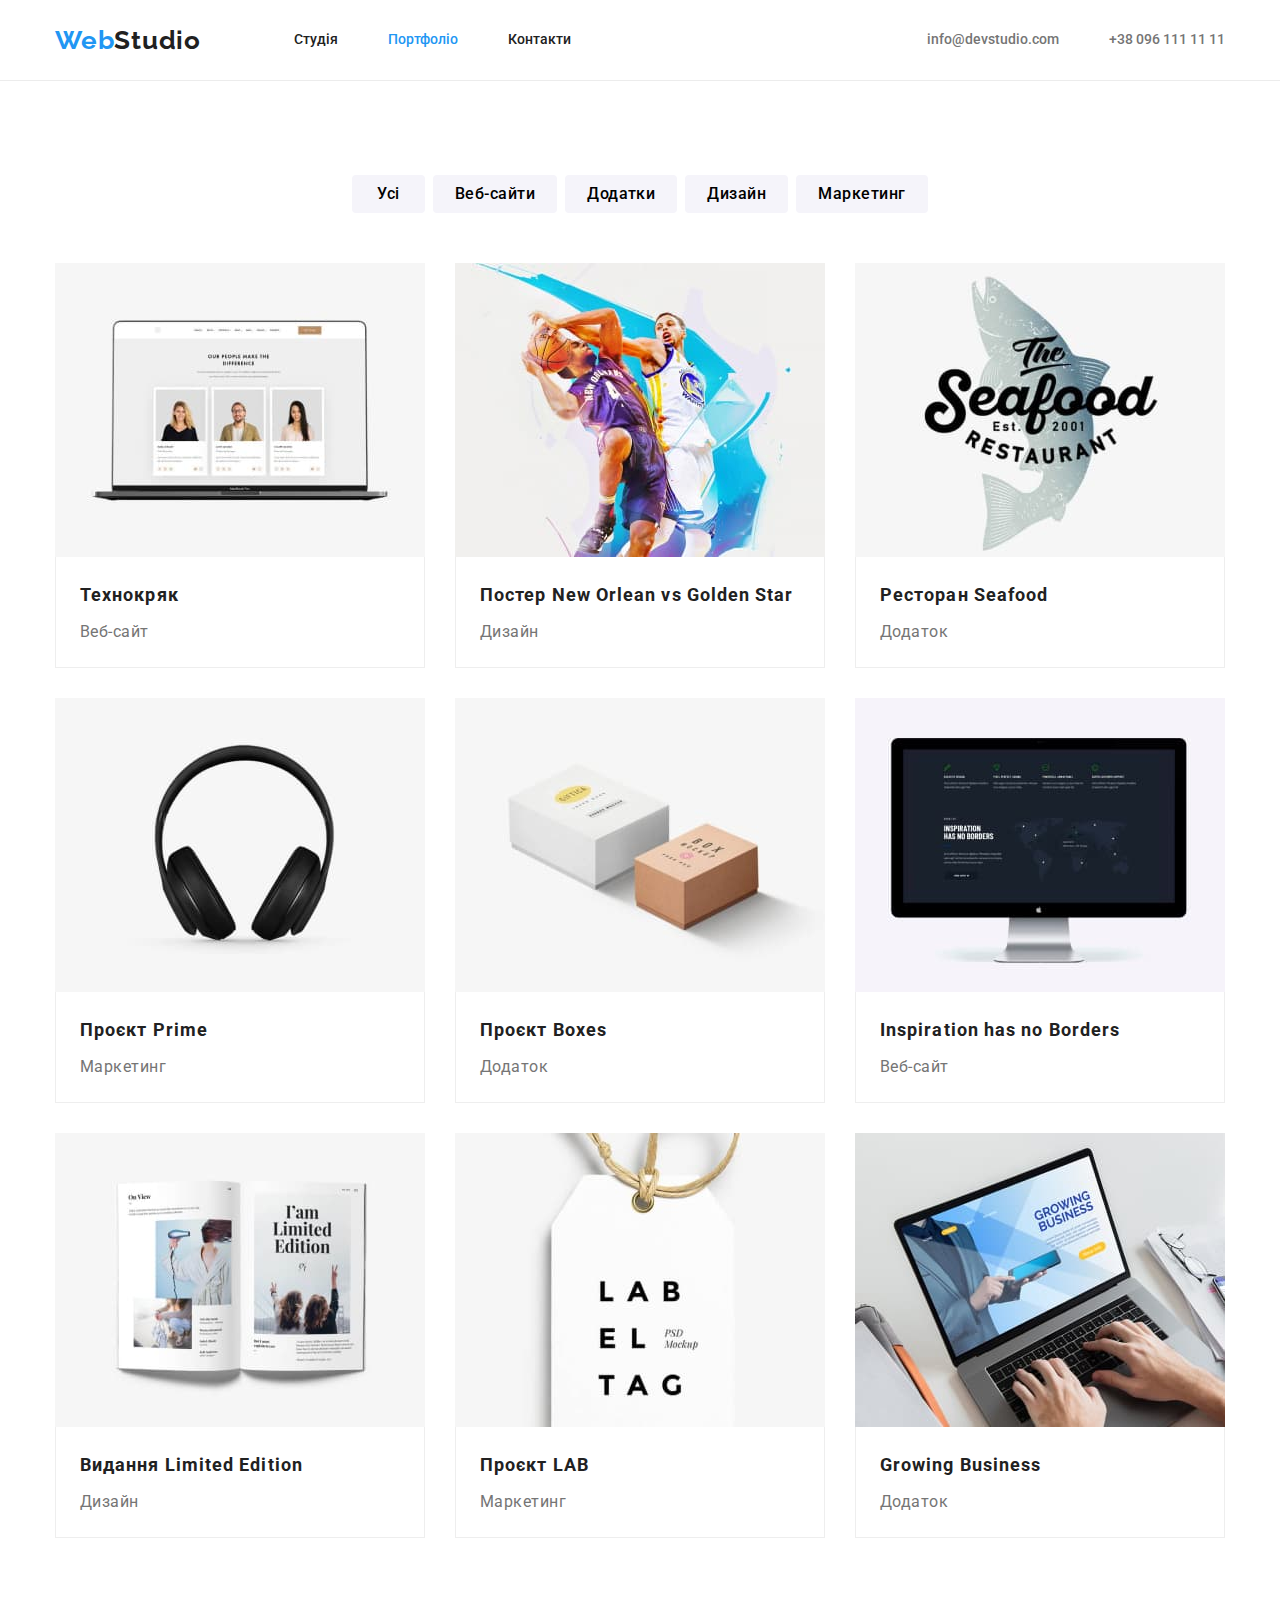
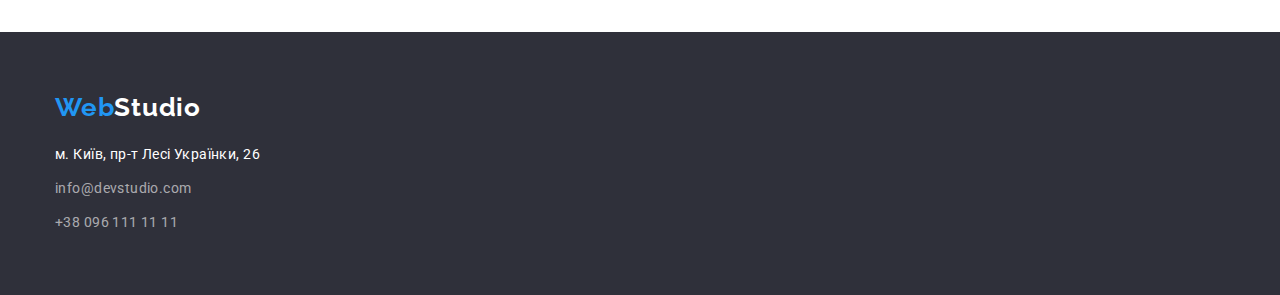
==== commit dc348e9c: "Виправлення д/з № 3" ====
--- a/portfolio.html
+++ b/portfolio.html
@@ -74,6 +74,7 @@
                 <p class="projects-subtitle">Веб-сайт</p>
               </div>
             </li>
+
             <li class="projects-item">
               <img
                 class="projects-img"
@@ -87,6 +88,7 @@
                 <p class="projects-subtitle">Дизайн</p>
               </div>
             </li>
+
             <li class="projects-item">
               <img
                 class="projects-img"
@@ -100,6 +102,7 @@
                 <p class="projects-subtitle">Додаток</p>
               </div>
             </li>
+
             <li class="projects-item">
               <img
                 class="projects-img"
@@ -113,6 +116,7 @@
                 <p class="projects-subtitle">Маркетинг</p>
               </div>
             </li>
+
             <li class="projects-item">
               <img
                 class="projects-img"
@@ -126,6 +130,7 @@
                 <p class="projects-subtitle">Додаток</p>
               </div>
             </li>
+
             <li class="projects-item">
               <img
                 class="projects-img"
@@ -139,6 +144,7 @@
                 <p class="projects-subtitle">Веб-сайт</p>
               </div>
             </li>
+
             <li class="projects-item">
               <img
                 class="projects-img"
@@ -152,6 +158,7 @@
                 <p class="projects-subtitle">Дизайн</p>
               </div>
             </li>
+
             <li class="projects-item">
               <img
                 class="projects-img"
@@ -165,6 +172,7 @@
                 <p class="projects-subtitle">Маркетинг</p>
               </div>
             </li>
+
             <li class="projects-item">
               <img
                 class="projects-img"
@@ -199,9 +207,11 @@
                 >м. Київ, пр-т Лесі Українки, 26</a
               >
             </li>
+
             <li class="address-item">
               <a href="mailto:info@devstudio.com" class="address-link">info@devstudio.com</a>
             </li>
+
             <li class="address-item">
               <a href="tel:+380961111111" class="address-link">+38 096 111 11 11</a>
             </li>
--- a/css/styles.css
+++ b/css/styles.css
@@ -87,6 +87,8 @@
    font-size: 14px;
    line-height: 1.14;
    text-decoration: none;
+
+   color: var(--main-color);
 }
 .contact-link {
    color: var(--main-second-color);
@@ -127,6 +129,8 @@
    padding: 200px 0px;
 }
 .hero-caption {
+   width: 696px;
+   margin: 0px auto;
    margin-bottom: 30px;
 
    font-weight: 900;
@@ -187,6 +191,8 @@
    margin-right: 30px;
 }
 .features-title {
+   margin-bottom: 10px;
+
    font-weight: 700;
    font-size: 14px;
    line-height: 1.14;
@@ -245,24 +251,28 @@
    box-shadow: 0px 1px 3px rgba(0, 0, 0, 0.12), 0px 1px 1px rgba(0, 0, 0, 0.14), 0px 2px 1px rgba(0, 0, 0, 0.2);
    border-radius: 0px 0px 4px 4px;
 }
-
+.team-title-subtitle {
+   padding: 30px 0px;
+}
 .team-title,
 .team-subtitle {
+   margin-bottom: 10px;
+
    font-weight: 500;
    font-size: 16px;
-   line-height: 1.88;
-   text-align: center;
-   letter-spacing: 0.03em;
-}
-.team-img {
+   line-height: 1.18;
+   text-align: center;
+   letter-spacing: 0.03em;
+}
+/* .team-img {
 }
 
 .team-title {
-}
-.team-title-subtitle {
-   padding: 30px 0px;
-}
+} */
+
 .team-subtitle {
+   margin-bottom: 0px;
+
    font-weight: 400;
    color: var(--main-second-color);
 }
@@ -275,10 +285,17 @@
 }
 .logo-bottom {
    display: block;
+   margin-right: 0px;
    margin-bottom: 20px;
 }
 .logo-footer {
    color: var(--logo-third-color);
+}
+.address-item {
+   margin-bottom: 10px;
+}
+.address-item:last-child {
+   margin-bottom: 0px;
 }
 .address-link {
    font-style: normal;
@@ -303,8 +320,8 @@
 }
 
 .projects {
-   padding-top: 108px;
-   padding-bottom: 80px;
+   padding-top: 94px;
+   padding-bottom: 94px;
 }
 /* фільтер */
 .filter-list {
@@ -363,6 +380,8 @@
    border-left: 1px solid var(--border-color);
 }
 .projects-title {
+   margin-bottom: 4px;
+
    font-weight: 700;
    font-size: 18px;
    line-height: 2;
